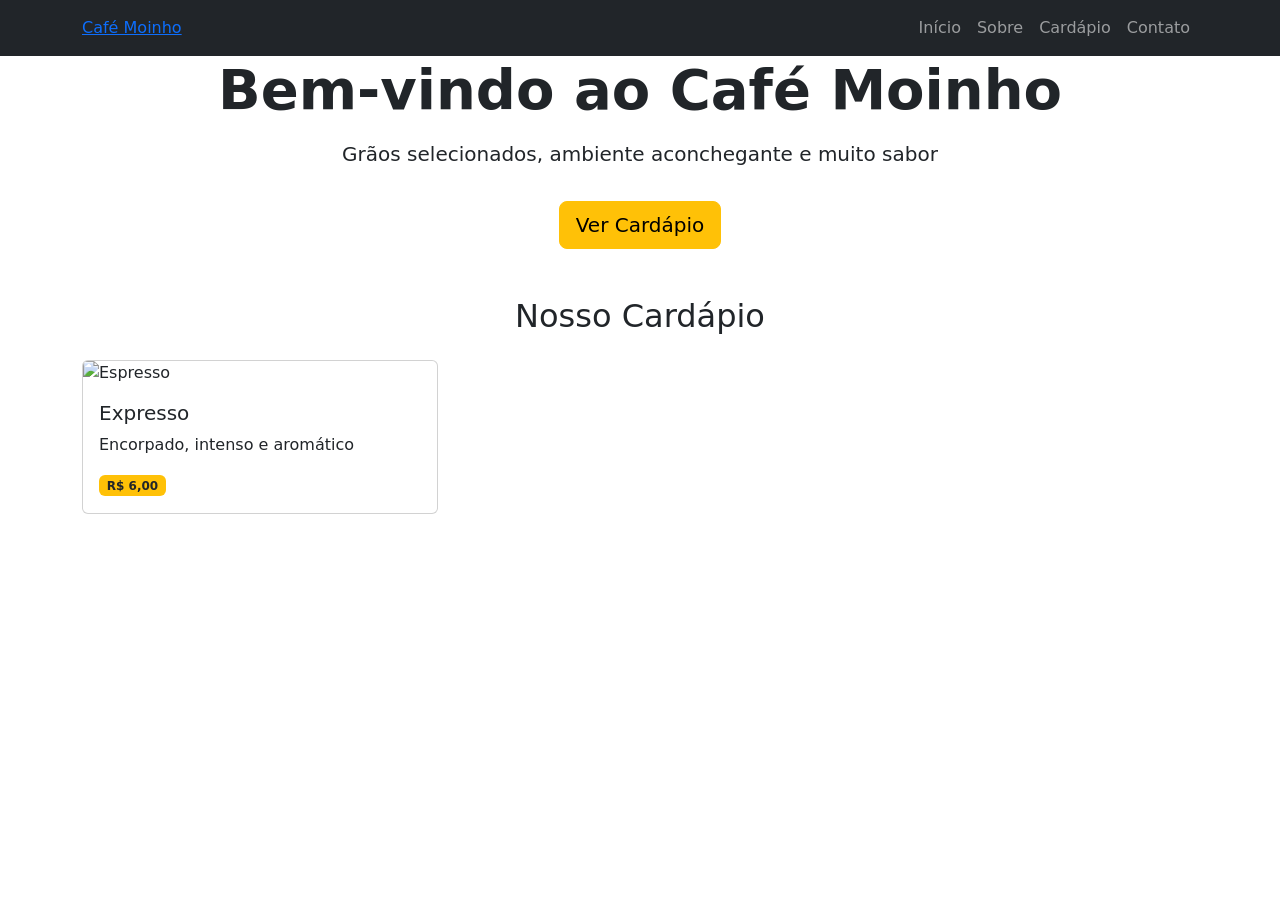
==== Aula Guiada - Pagina Cafeteria/index.html @ 92f5a21d "Update" ====
<!DOCTYPE html>
<html lang="pt-br">
<head>
    <meta charset="UTF-8">
    <meta name="viewport" content="width=device-width, initial-scale=1.0">
    <title>Café moinho </title>

    <link href="https://cdn.jsdelivr.net/npm/bootstrap@5.3.8/dist/css/bootstrap.min.css" rel="stylesheet" integrity="sha384-sRIl4kxILFvY47J16cr9ZwB07vP4J8+LH7qKQnuqkuIAvNWLzeN8tE5YBujZqJLB" crossorigin="anonymous">
    <link rel="stylesheet" href="./style.css">

    

</head>
<body>
    <nav class="navbar navbar-expand-lg navbar-dark bg-dark">
        <div class="container">
            <a href="navbar-brand" href="#">Café Moinho</a>

            <button class="navbar-toggler" type="button" data-bs-toggle="collapse" data-bs-target="#menu">
                <span class="navbar-toggler-icon"></span>
            </button>

            <div class="collapse navbar-collapse" id="menu">
                <ul class="navbar-nav ms-auto">
                    <li class="nav-item"><a class="nav-link" href="#hero">Início</a></li>
                    <li class="nav-item"><a class="nav-link" href="#sobre">Sobre</a></li>
                    <li class="nav-item"><a class="nav-link" href="#cardapio">Cardápio</a></li>
                    <li class="nav-item"><a class="nav-link" href="#contato">Contato</a></li>
                </ul>
            </div>
        </div>
    </nav>

    <section id="hero">
        <div class="container text-center">
            <h1 class="display-4 fw-bold">Bem-vindo ao Café Moinho</h1>
            <p class="lead mt-3">Grãos selecionados, ambiente aconchegante e muito sabor</p>
            <a href="#cardapio" class="btn btn-warning btn-lg mt-3"> Ver Cardápio</a>
        </div>
    </section>

    <section id="cardapio" class="py-5">
        <div class="container">
            <h2 class="text-center mb-4">Nosso Cardápio</h2>
            <div class="row g-4">
                <div class="col-md-4">
                    <div class="card h-100">
                        <img src="https://www.gov.br/agricultura/pt-br/assuntos/noticias/2024/conheca-os-principais-tipos-de-graos-de-cafe-cultivado-no-brasil/diainternacionaldocaf.png/@@images/cfbc1bc8-3499-4aeb-8bf8-d73f8be23723.png" class="card-img-top"alt="Espresso">
                        <div class="card-body">
                            <h5 class="card-title">Expresso</h5>
                            <p class="card-text">Encorpado, intenso e aromático</p>
                            <span class="badge bg-warning text-dark">R$ 6,00</span>
                        </div>
                    </div>
                </div>
                <div class="col-md-8"></div>
            </div>
             
        </div>


    </section>


    
    <script src="https://cdn.jsdelivr.net/npm/bootstrap@5.3.8/dist/js/bootstrap.bundle.min.js" integrity="sha384-FKyoEForCGlyvwx9Hj09JcYn3nv7wiPVlz7YYwJrWVcXK/BmnVDxM+D2scQbITxI" crossorigin="anonymous"></script>   
</body>
</html>
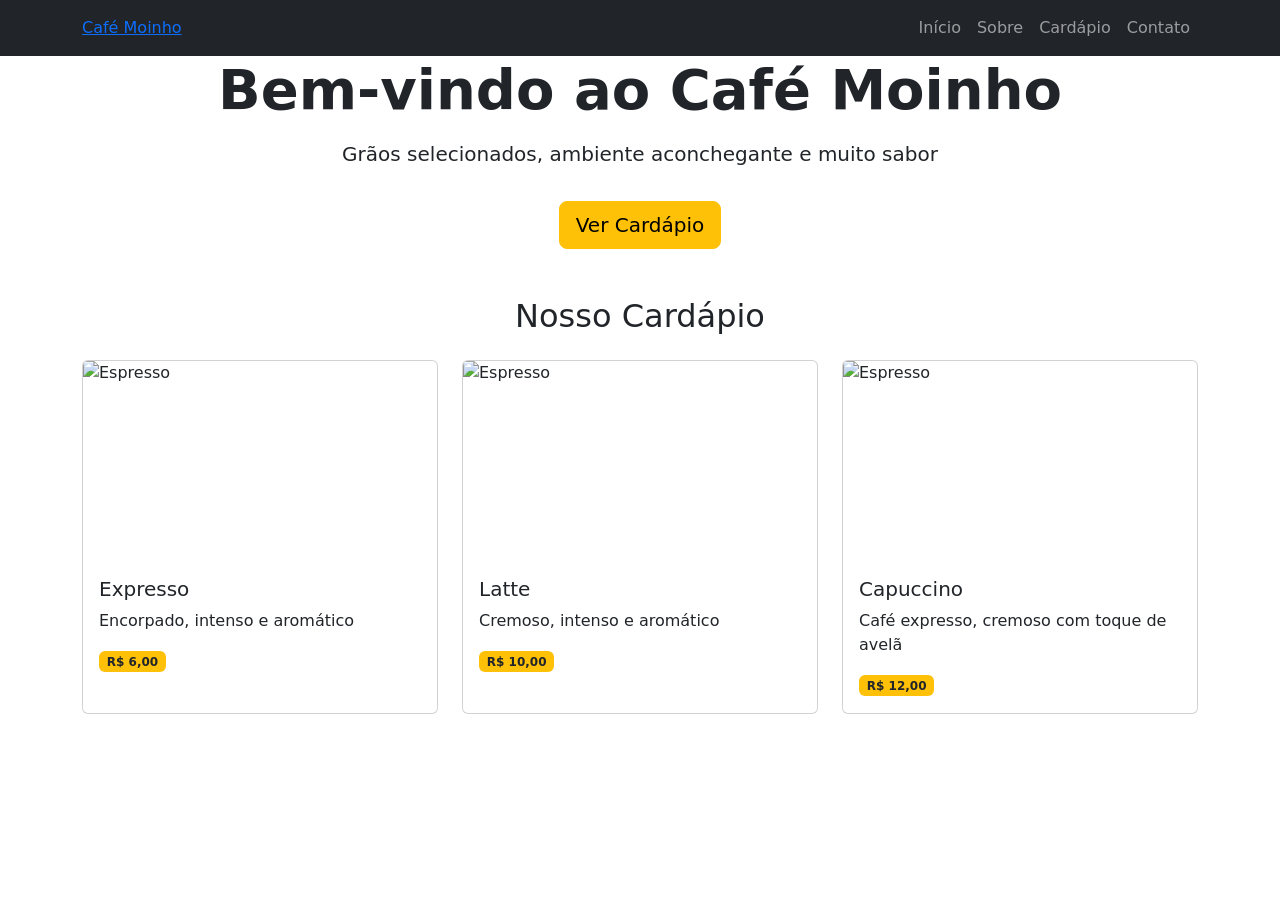
==== commit c5d19290: "O danm" ====
--- a/Aula Guiada - Pagina Cafeteria/index.html
+++ b/Aula Guiada - Pagina Cafeteria/index.html
@@ -53,8 +53,26 @@
                         </div>
                     </div>
                 </div>
-                <div class="col-md-8"></div>
-            </div>
+                <div class="col-md-4">
+                    <div class="card h-100">
+                        <img src="https://www.nescafe.com/br/sites/default/files/2023-04/RecipeHero_CaramelLatte_1066x1066.jpg" class="card-img-top"alt="Espresso">
+                        <div class="card-body">
+                            <h5 class="card-title">Latte</h5>
+                            <p class="card-text">Cremoso, intenso e aromático</p>
+                            <span class="badge bg-warning text-dark">R$ 10,00</span>
+                        </div>
+                    </div>
+                </div>
+                <div class="col-md-4">
+                    <div class="card h-100">
+                        <img src="https://zagodoni.com.br/wp-content/uploads/2022/08/CafeZagodoni_68-scaled.jpg" class="card-img-top"alt="Espresso">
+                        <div class="card-body">
+                            <h5 class="card-title">Capuccino</h5>
+                            <p class="card-text">Café expresso, cremoso com toque de avelã</p>
+                            <span class="badge bg-warning text-dark">R$ 12,00</span>
+                        </div>
+                    </div>
+                </div>
              
         </div>
 
--- a/Aula Guiada - Pagina Cafeteria/style.css
+++ b/Aula Guiada - Pagina Cafeteria/style.css
@@ -0,0 +1,5 @@
+.card img{
+    width: 100%;
+    height: 200px;
+    object-fit: cover;
+}
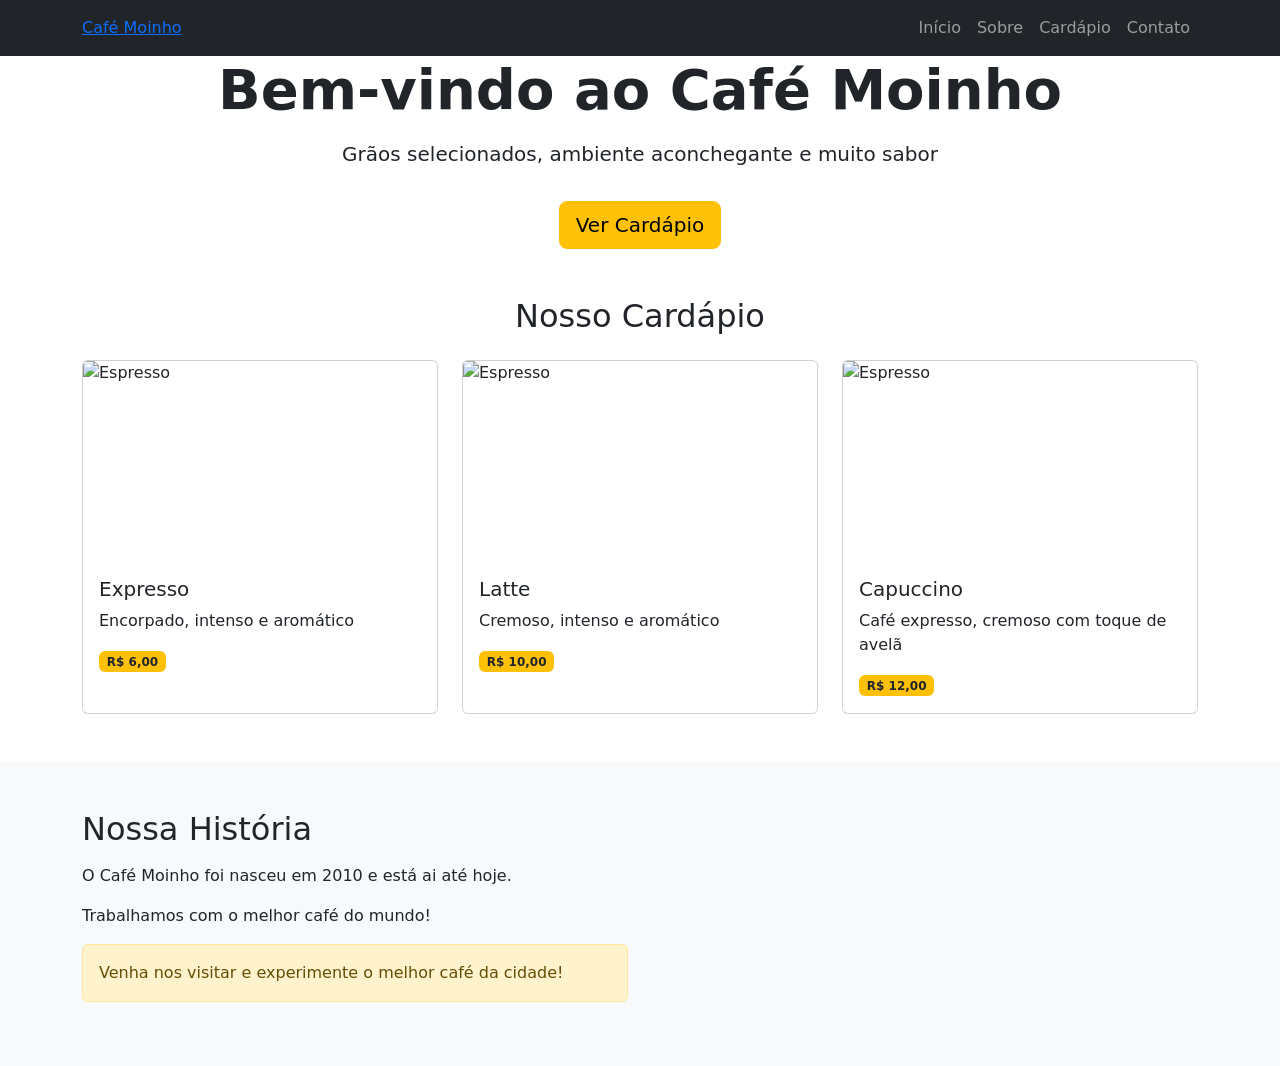
==== commit 8c81bd91: "Update" ====
--- a/Aula Guiada - Pagina Cafeteria/index.html
+++ b/Aula Guiada - Pagina Cafeteria/index.html
@@ -75,8 +75,24 @@
                 </div>
              
         </div>
+    </section>
 
-
+    <section id="sobre" class="py-5 bg-light">
+       <div class="container">
+            <div class="row align-items-center g-4">
+                <div class="col-md-6">
+                    <h2>Nossa História</h2>
+                    <p class="mt-3">O Café Moinho foi nasceu em 2010 e está ai até hoje.</p>
+                    <p>Trabalhamos com o melhor café do mundo! </p>
+                    <div class="alert alert-warning mt-3" role="alert">
+                        Venha nos visitar e experimente o melhor café da cidade!
+                    </div>
+                </div>
+                <div class="col-md-6">
+                    <img src="" class="img-fluid rounded shadow" alt="">
+                </div>
+            </div>
+       </div>
     </section>
 
 
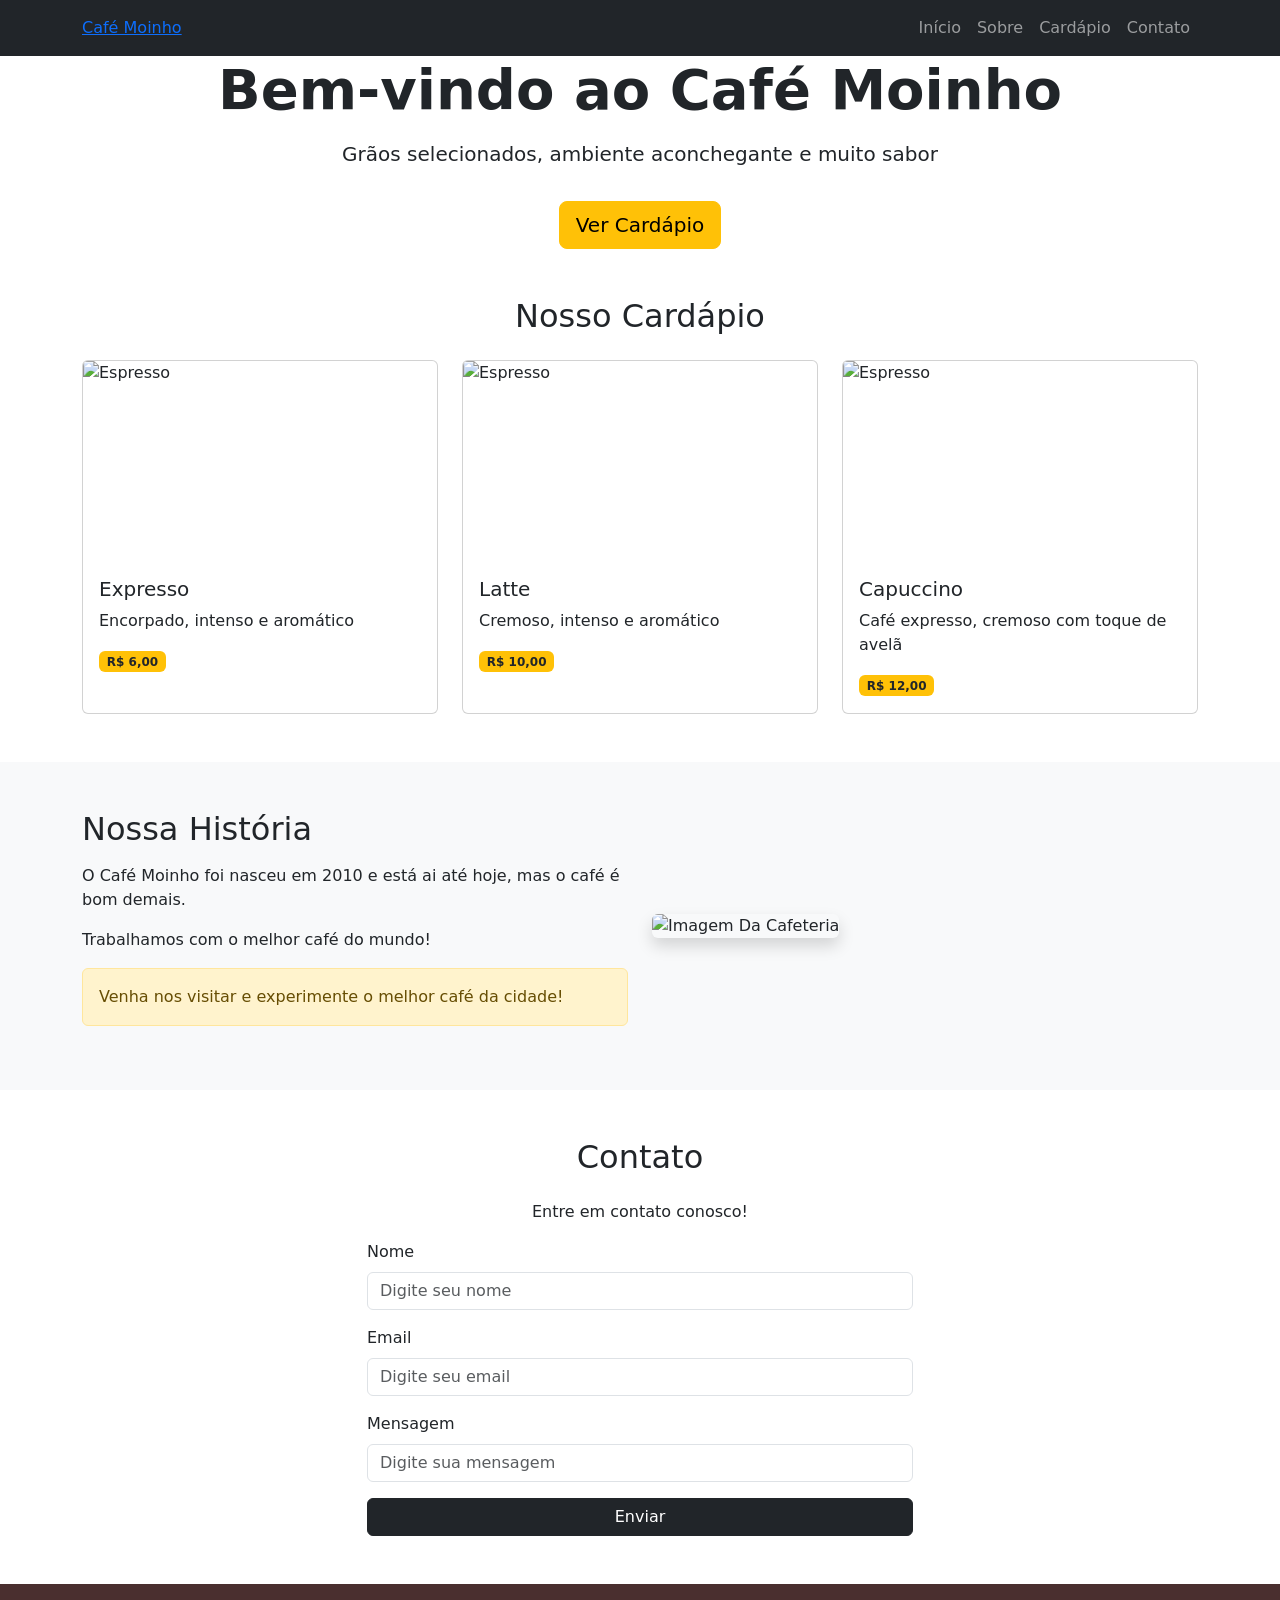
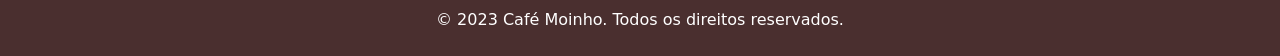
==== commit d5e22ada: "Update" ====
--- a/Aula Guiada - Pagina Cafeteria/index.html
+++ b/Aula Guiada - Pagina Cafeteria/index.html
@@ -82,21 +82,50 @@
             <div class="row align-items-center g-4">
                 <div class="col-md-6">
                     <h2>Nossa História</h2>
-                    <p class="mt-3">O Café Moinho foi nasceu em 2010 e está ai até hoje.</p>
+                    <p class="mt-3">O Café Moinho foi nasceu em 2010 e está ai até hoje, mas o café é bom demais.</p>
                     <p>Trabalhamos com o melhor café do mundo! </p>
                     <div class="alert alert-warning mt-3" role="alert">
                         Venha nos visitar e experimente o melhor café da cidade!
                     </div>
                 </div>
                 <div class="col-md-6">
-                    <img src="" class="img-fluid rounded shadow" alt="">
+                    <img src="https://www.emporiotambo.com.br/pub/media/resized/1300x800/ves/blog/xCook_Catering-Tambo.jpg.pagespeed.ic.OPs2u6s5BG.webp" class="img-fluid rounded shadow" alt="Imagem Da Cafeteria">
                 </div>
             </div>
        </div>
     </section>
 
+    <section id="contato" class="py-5">
+        <div class="container">
+            <h2 class="text-center mb-4">Contato</h2>
+            <p class="text-center">Entre em contato conosco!</p>
+            <div class="row justify-content-center">
+                <div class="col-md-6">
+                    <form>
+                        <div class="mb-3">
+                            <label for="nome" class="form-label">Nome</label>
+                            <input type="text" class="form-control" placeholder="Digite seu nome">
+                        </div>
+                        <div class="mb-3">
+                            <label for="email" class="form-label">Email</label>
+                            <input type="email" class="form-control" placeholder="Digite seu email">
+                        </div>
+                        <div class="mb-3">
+                            <label for="mensagem" class="form-label">Mensagem</label>
+                            <input type="text" rows="4" class="form-control" placeholder="Digite sua mensagem">
+                        </div>
+                        <button type="submit" class="btn btn-dark w-100">Enviar</button>
+                    </form>
+                </div>
+             </div>
 
-    
+        </div>
+    </section>
+
+    <footer class="py-4 text-center">
+        <p class="mb-0"> © 2023 Café Moinho. Todos os direitos reservados.</p>
+    </footer>
+
     <script src="https://cdn.jsdelivr.net/npm/bootstrap@5.3.8/dist/js/bootstrap.bundle.min.js" integrity="sha384-FKyoEForCGlyvwx9Hj09JcYn3nv7wiPVlz7YYwJrWVcXK/BmnVDxM+D2scQbITxI" crossorigin="anonymous"></script>   
 </body>
 </html>
--- a/Aula Guiada - Pagina Cafeteria/style.css
+++ b/Aula Guiada - Pagina Cafeteria/style.css
@@ -1,5 +1,9 @@
 .card img{
-    width: 100%;
     height: 200px;
     object-fit: cover;
+}
+footer{
+    background-color: rgba(59, 30, 30, 0.922);
+    color: white;
+    
 }
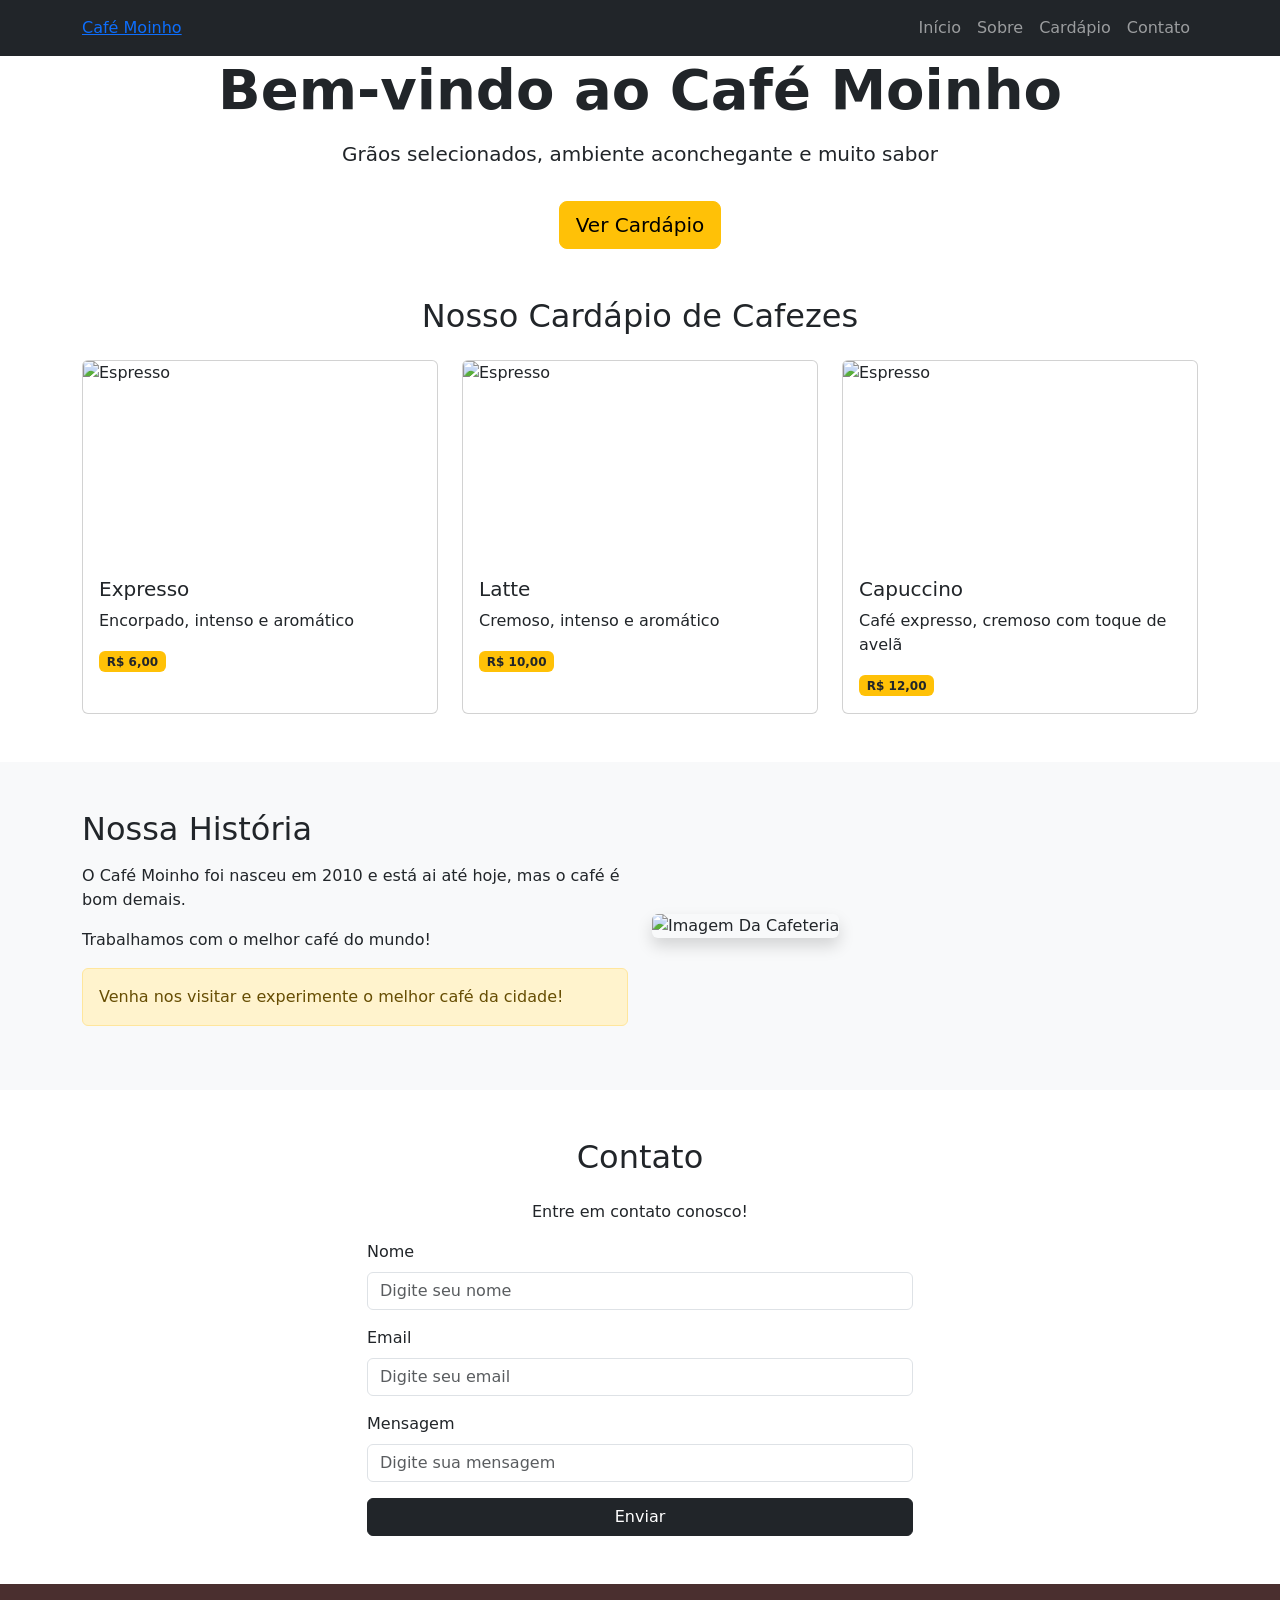
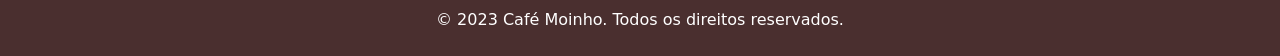
==== commit 8defcaa5: "Alteração Na Pagina Cafeteria" ====
--- a/Aula Guiada - Pagina Cafeteria/index.html
+++ b/Aula Guiada - Pagina Cafeteria/index.html
@@ -41,7 +41,7 @@
 
     <section id="cardapio" class="py-5">
         <div class="container">
-            <h2 class="text-center mb-4">Nosso Cardápio</h2>
+            <h2 class="text-center mb-4">Nosso Cardápio de Cafezes </h2>
             <div class="row g-4">
                 <div class="col-md-4">
                     <div class="card h-100">
@@ -73,7 +73,7 @@
                         </div>
                     </div>
                 </div>
-             
+            </div>
         </div>
     </section>
 
